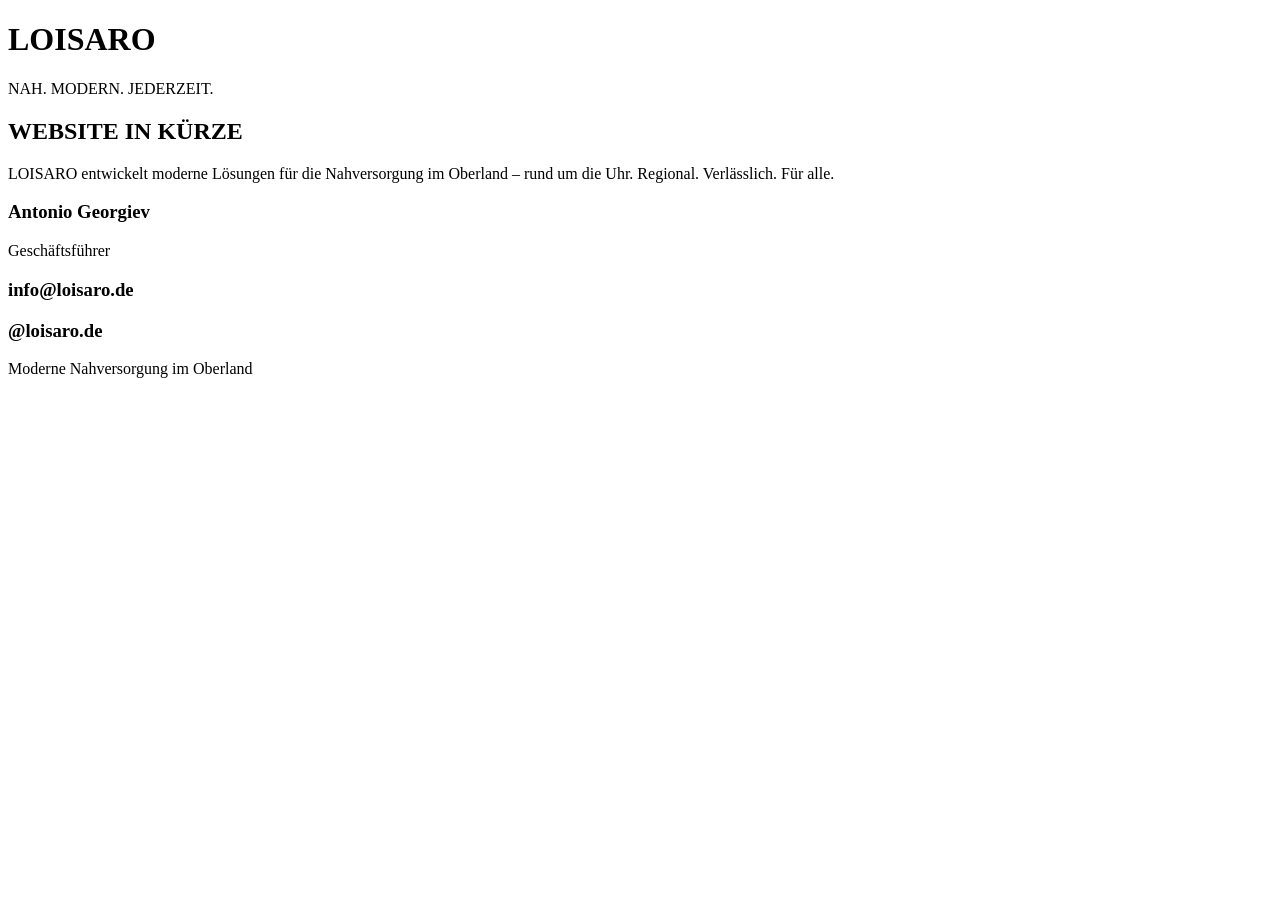
==== index.html @ 10059b7d "Erste Version der Startseite" ====
<!DOCTYPE html>
<html lang="de">
<head>
    <meta charset="UTF-8">
    <meta name="viewport" content="width=device-width, initial-scale=1.0">
    <title>LOISARO – Nah. Modern. Jederzeit.</title>

    <link rel="preconnect" href="https://fonts.googleapis.com">
    <link rel="preconnect" href="https://fonts.gstatic.com" crossorigin>
    <link href="https://fonts.googleapis.com/css2?family=Montserrat:wght@300;400;500;600&display=swap" rel="stylesheet">

    <link rel="stylesheet" href="style.css">
</head>

<body>

<div class="container">

    <header>

        <h1 class="logo">
            LOIS<span>A</span>RO
        </h1>

        <div class="claim">

            <div class="line"></div>

            <p>NAH. MODERN. JEDERZEIT.</p>

            <div class="line"></div>

        </div>

    </header>

    <main>

        <h2>WEBSITE IN KÜRZE</h2>

        <p class="intro">
            LOISARO entwickelt moderne Lösungen für die Nahversorgung
            im Oberland – rund um die Uhr.
            Regional. Verlässlich. Für alle.
        </p>

    </main>

    <section class="contact">

        <div class="contact-item">

            <h3>Antonio Georgiev</h3>

            <p>Geschäftsführer</p>

        </div>

        <div class="contact-item">

            <h3>info@loisaro.de</h3>

        </div>

        <div class="contact-item">

            <h3>@loisaro.de</h3>

        </div>

    </section>

    <footer>

        <p>Moderne Nahversorgung im Oberland</p>

    </footer>

</div>

</body>
</html>
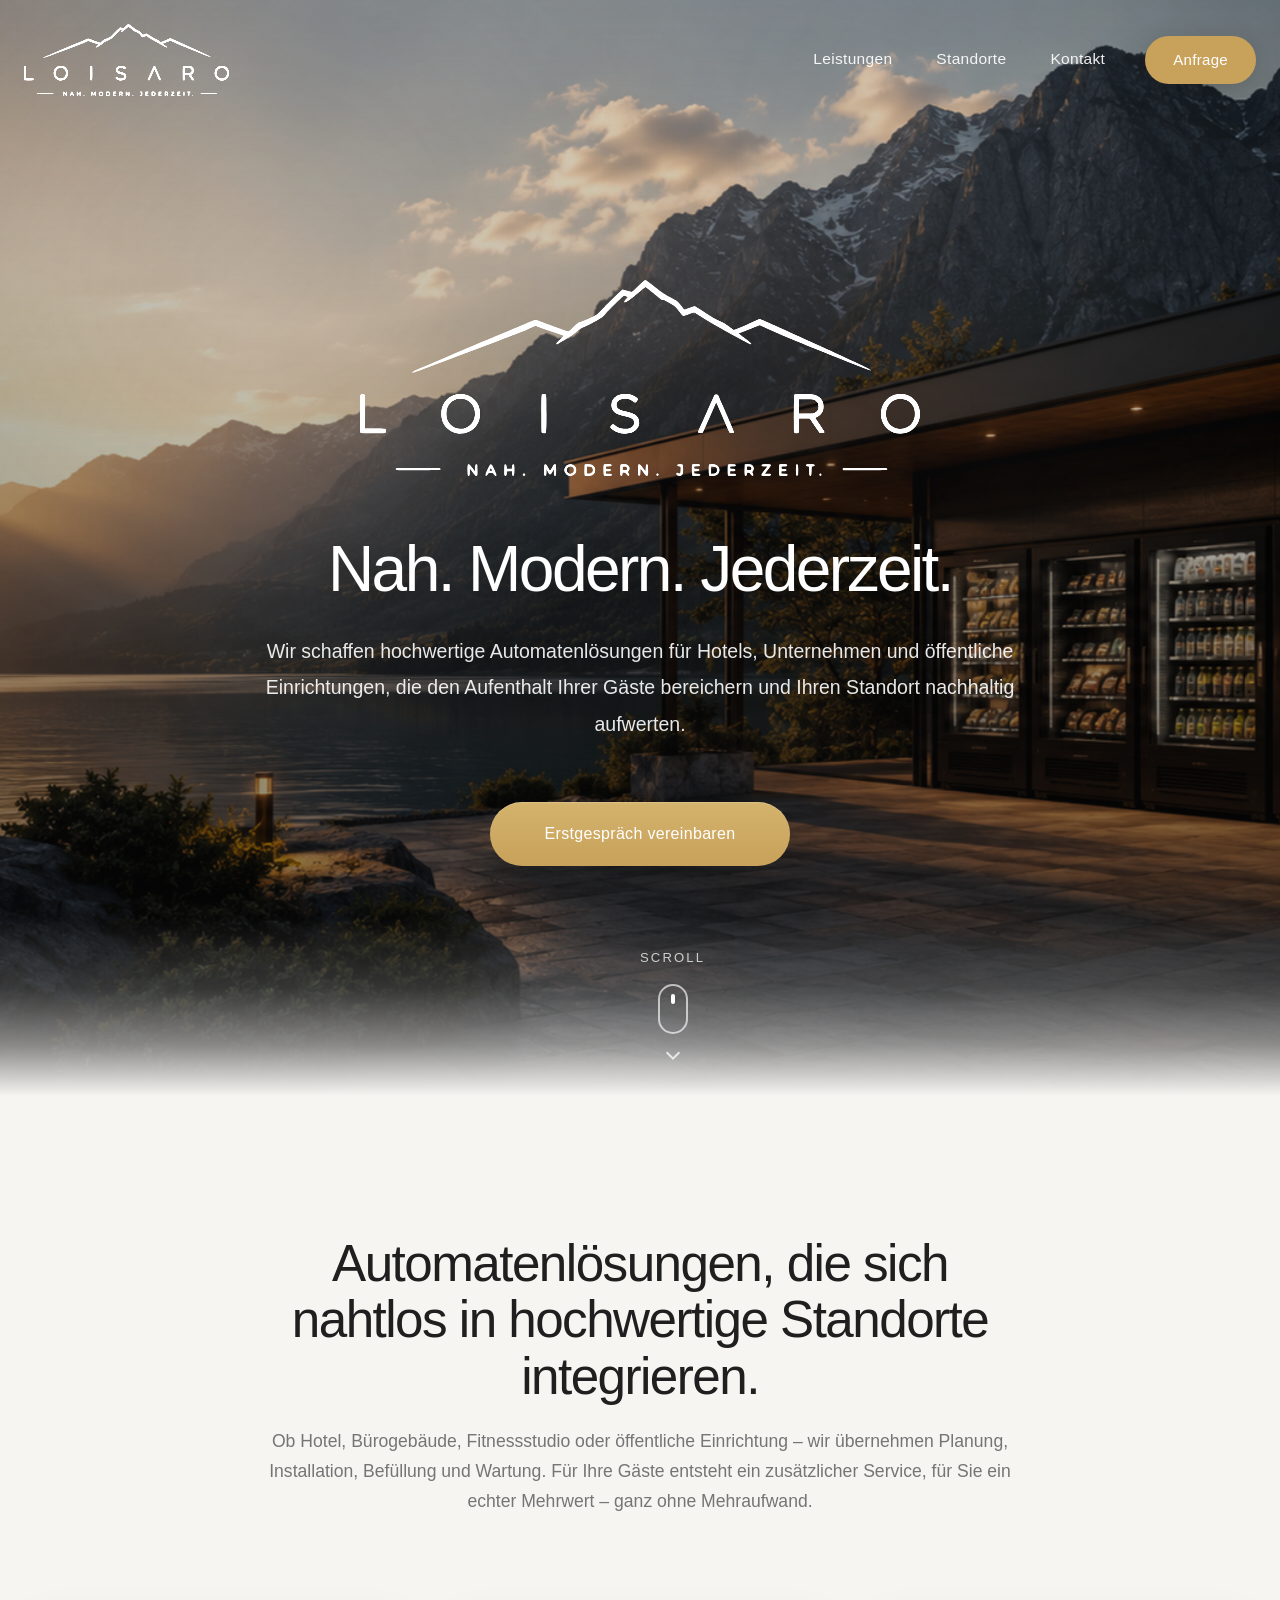
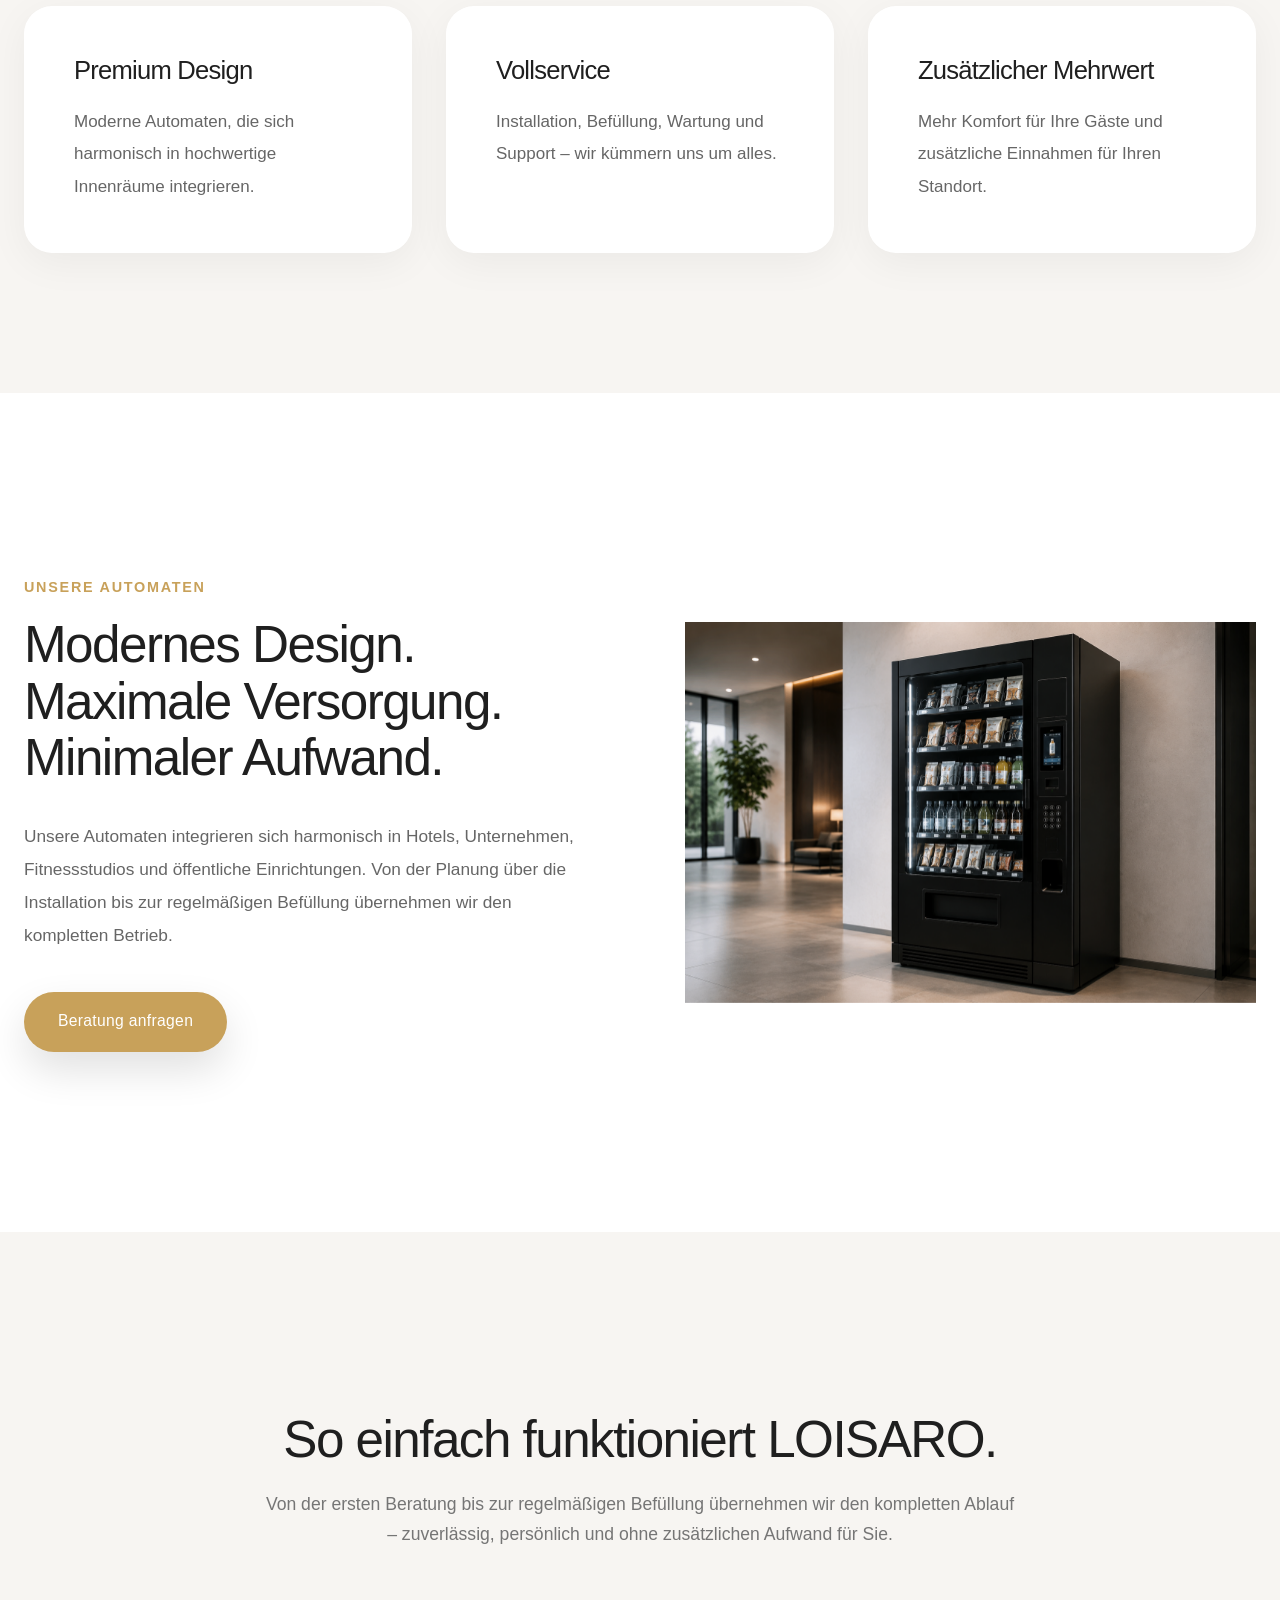
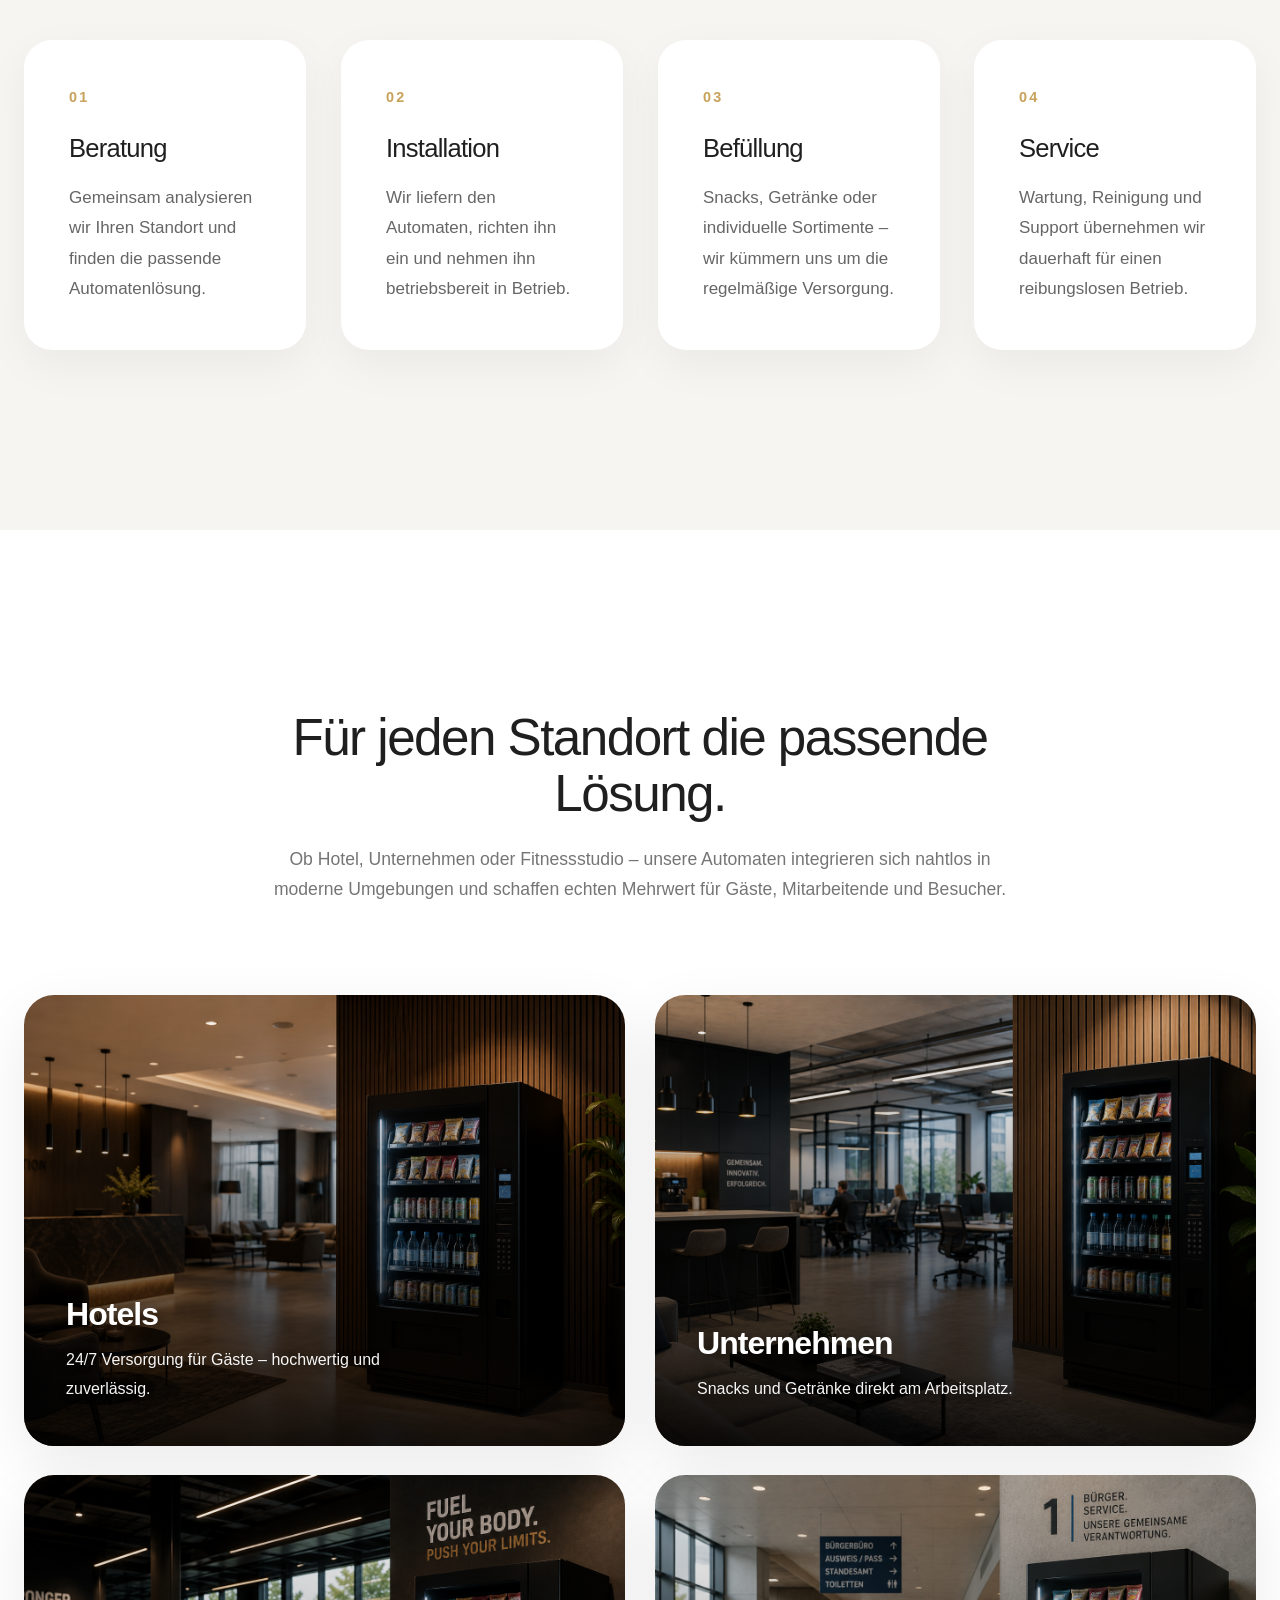
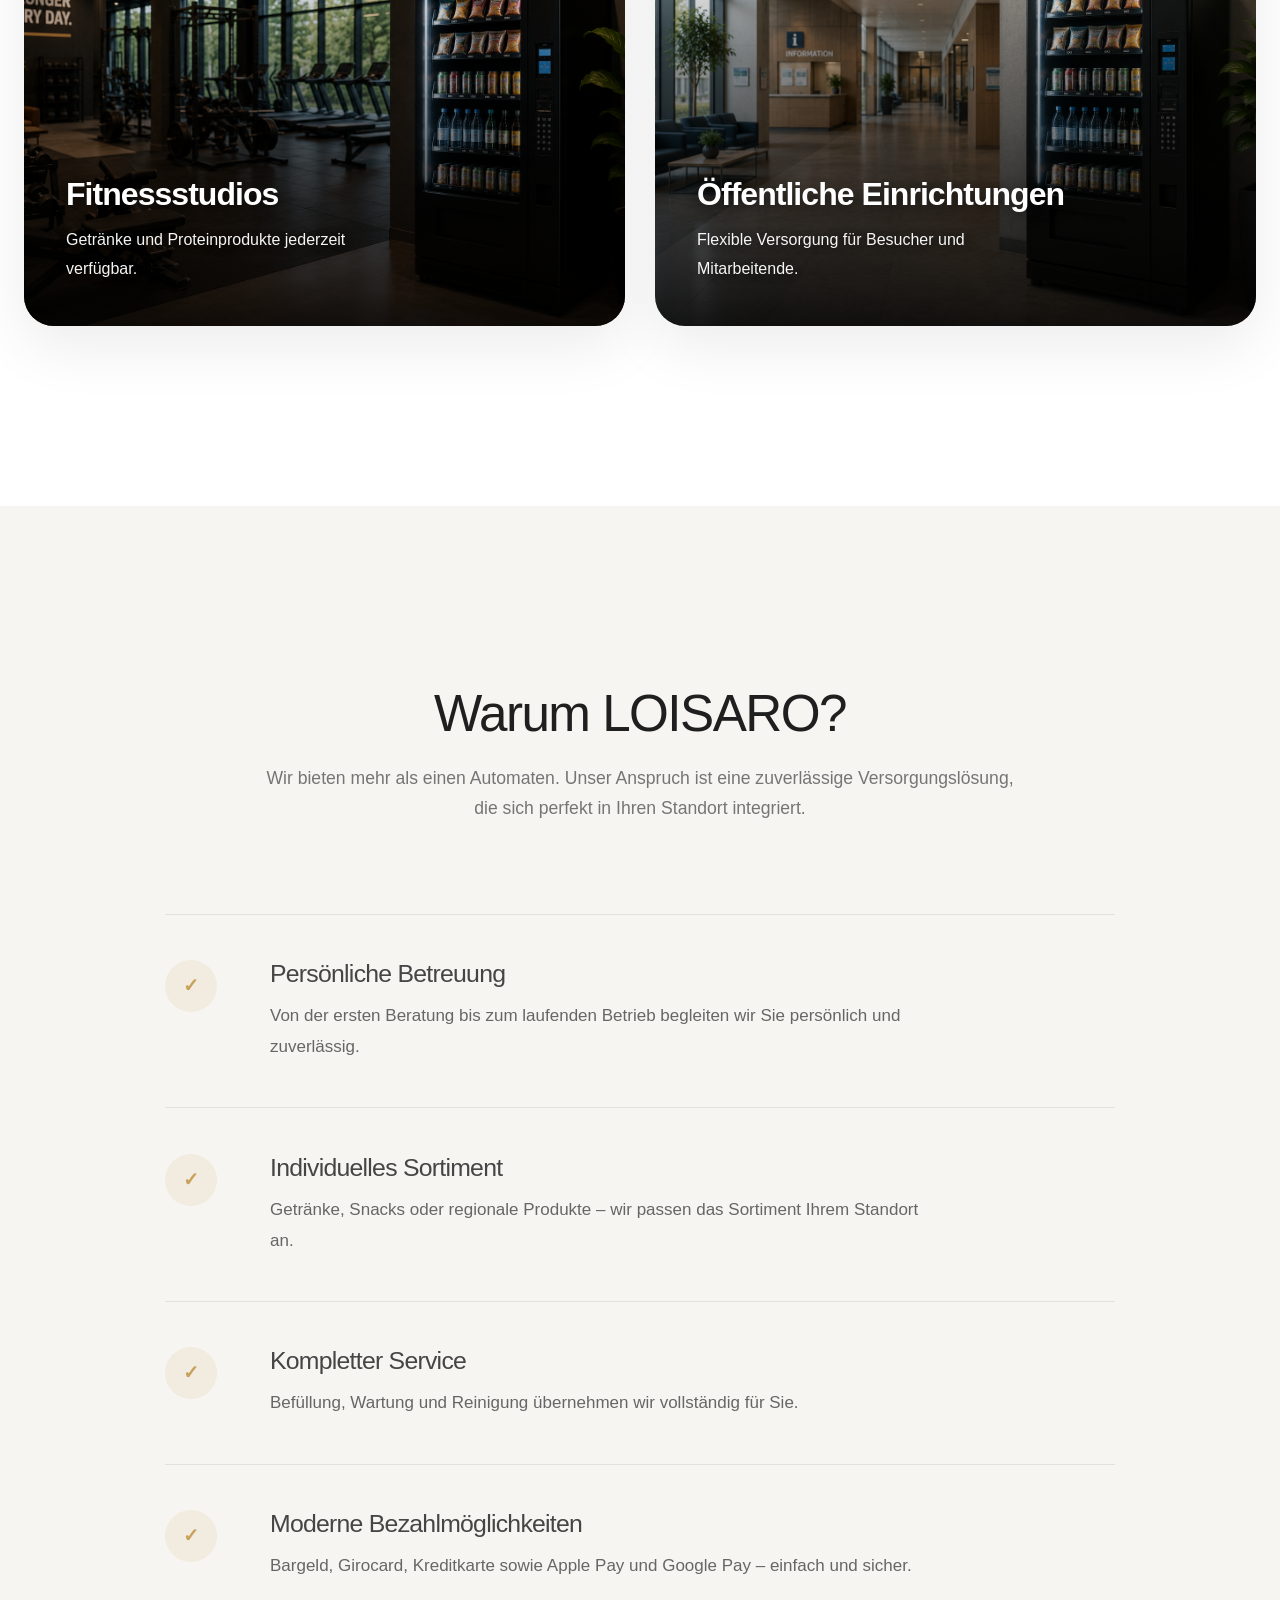
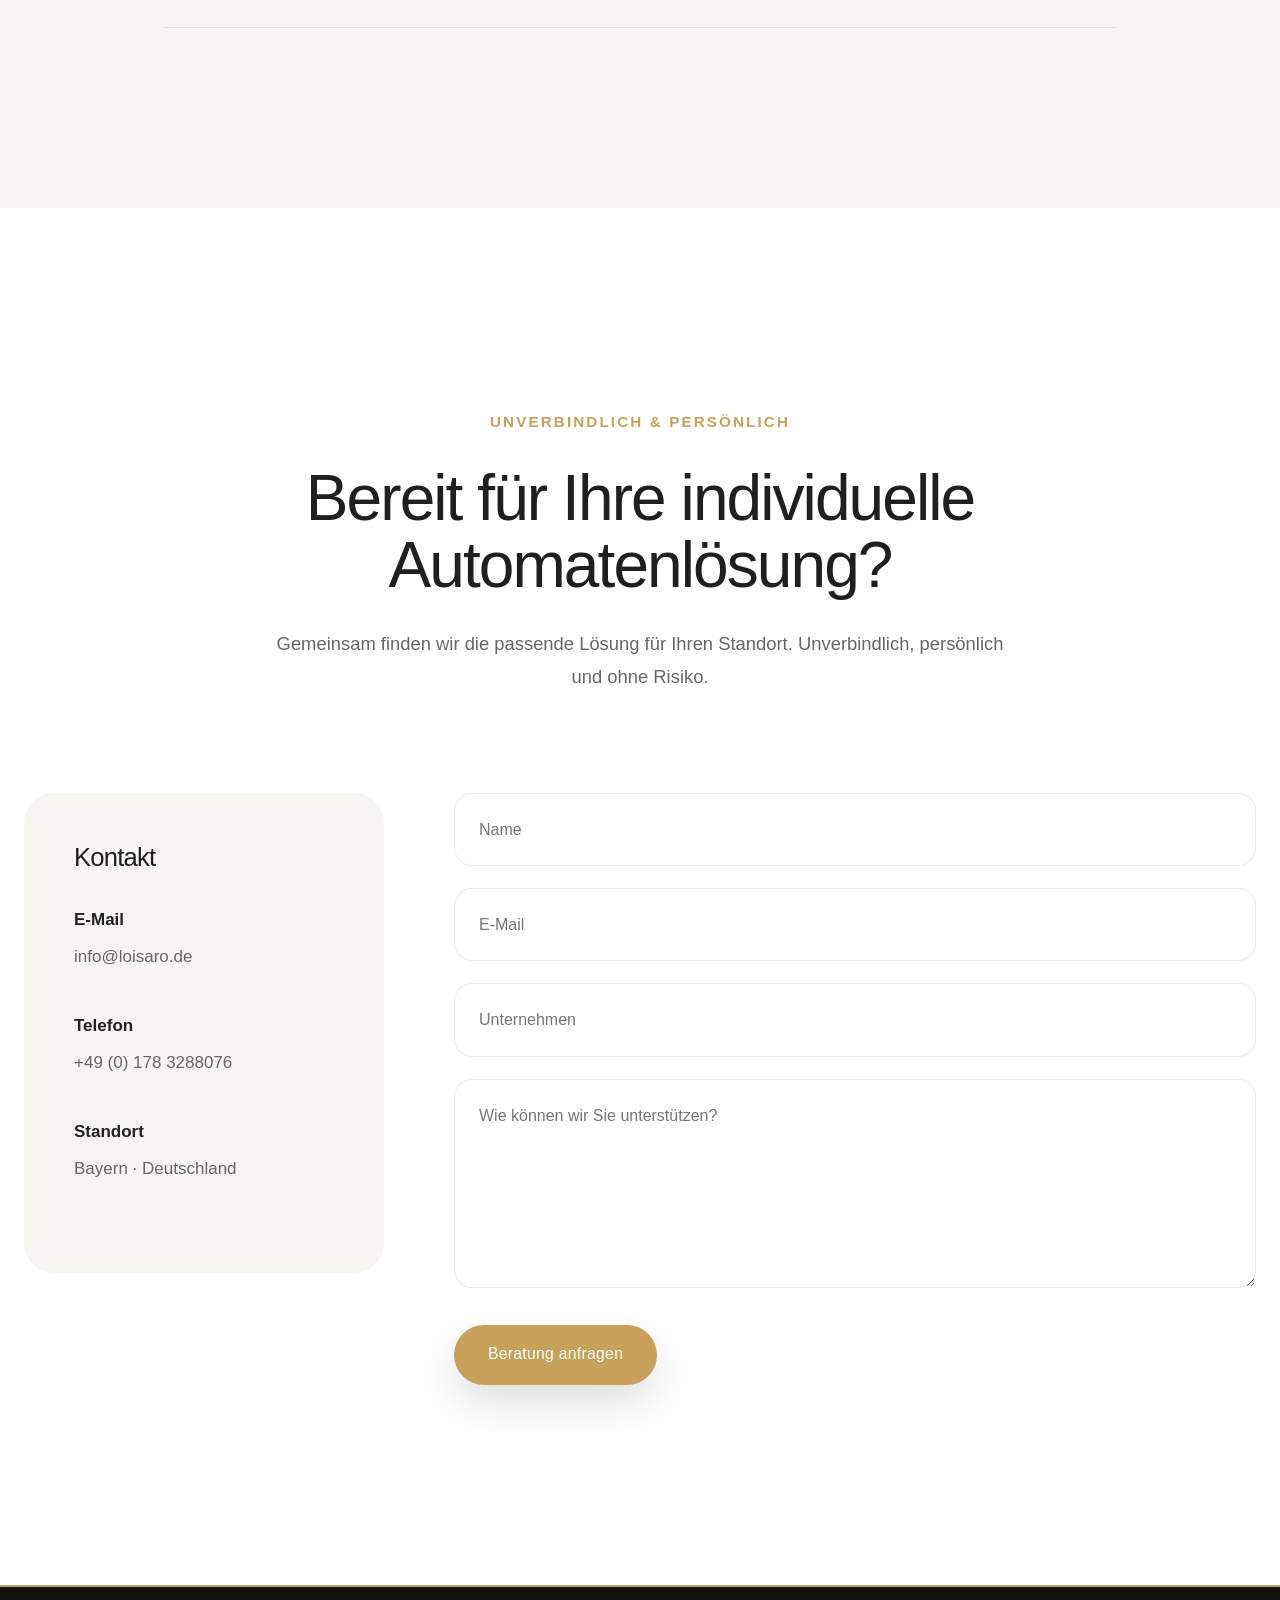
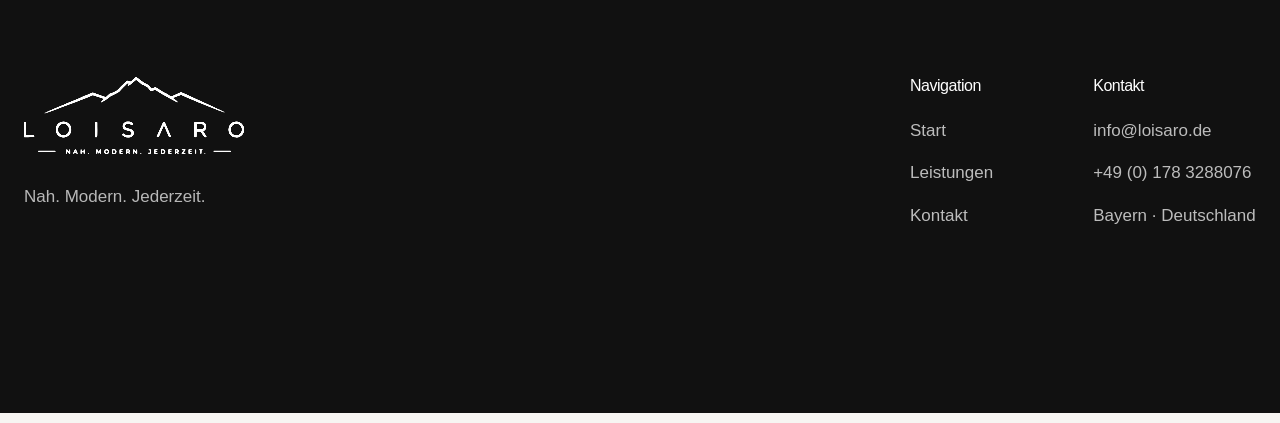
==== commit 9d38b091: "Initial LOISARO Website" ====
--- a/index.html
+++ b/index.html
@@ -1,82 +1,599 @@
-<!DOCTYPE html>
+<!doctype html>
 <html lang="de">
-<head>
-    <meta charset="UTF-8">
-    <meta name="viewport" content="width=device-width, initial-scale=1.0">
-    <title>LOISARO – Nah. Modern. Jederzeit.</title>
-
-    <link rel="preconnect" href="https://fonts.googleapis.com">
-    <link rel="preconnect" href="https://fonts.gstatic.com" crossorigin>
-    <link href="https://fonts.googleapis.com/css2?family=Montserrat:wght@300;400;500;600&display=swap" rel="stylesheet">
-
-    <link rel="stylesheet" href="style.css">
-</head>
-
-<body>
-
-<div class="container">
-
-    <header>
-
-        <h1 class="logo">
-            LOIS<span>A</span>RO
-        </h1>
-
-        <div class="claim">
-
-            <div class="line"></div>
-
-            <p>NAH. MODERN. JEDERZEIT.</p>
-
-            <div class="line"></div>
-
-        </div>
-
+  <head>
+    <meta charset="UTF-8" />
+
+    <meta name="viewport" content="width=device-width, initial-scale=1.0" />
+
+    <title>
+      LOISARO | Moderne Getränke- und Snackautomaten für Unternehmen, Hotels &
+      Fitnessstudios
+    </title>
+
+    <meta
+      name="description"
+      content="LOISARO entwickelt hochwertige Automatenlösungen für Hotels, Unternehmen und öffentliche Einrichtungen. Mehr Service. Mehr Komfort. Ohne Mehraufwand."
+    />
+    <meta
+      name="keywords"
+      content="Verkaufsautomaten, Snackautomat, Getränkeautomat, Kaffeeautomat, Automatenservice, Hotelautomat, Fitnessstudio, Unternehmen, Bayern, Penzberg, LOISARO"
+    />
+    <meta name="theme-color" content="#C8A15A" />
+
+    <meta property="og:type" content="website" />
+
+    <meta property="og:title" content="LOISARO" />
+
+    <meta
+      property="og:description"
+      content="Moderne Automatenlösungen für Unternehmen, Hotels, Fitnessstudios und öffentliche Einrichtungen."
+    />
+
+    <meta
+      property="og:image"
+      content="https://loisaro.de/assets/img/og-image.jpg"
+    />
+
+    <meta property="og:url" content="https://loisaro.de" />
+
+    <meta property="og:locale" content="de_DE" />
+
+    <meta name="twitter:card" content="summary_large_image" />
+
+    <!-- ==========================================================
+     Favicons
+========================================================== -->
+
+    <link rel="icon" type="image/x-icon" href="/favicon.ico" />
+
+    <link rel="icon" type="image/png" sizes="16x16" href="/favicon-16.png" />
+
+    <link rel="icon" type="image/png" sizes="32x32" href="/favicon-32.png" />
+
+    <link rel="apple-touch-icon" sizes="180x180" href="/apple-touch-icon.png" />
+
+    <link rel="manifest" href="/site.webmanifest" />
+
+    <meta name="theme-color" content="#1c1c1c" />
+
+    <!-- CSS -->
+
+    <link rel="stylesheet" href="assets/css/reset.css" />
+
+    <link rel="stylesheet" href="assets/css/variables.css" />
+
+    <link rel="stylesheet" href="assets/css/style.css" />
+
+    <link rel="stylesheet" href="assets/css/header.css" />
+
+    <link rel="stylesheet" href="assets/css/hero.css" />
+
+    <link rel="stylesheet" href="assets/css/sections.css" />
+
+    <link rel="stylesheet" href="assets/css/footer.css" />
+
+    <link rel="stylesheet" href="assets/css/responsive.css" />
+
+    <script type="application/ld+json">
+      {
+        "@context": "https://schema.org",
+        "@type": "LocalBusiness",
+        "name": "LOISARO",
+        "image": "https://loisaro.de/assets/img/og-image.jpg",
+        "url": "https://loisaro.de",
+        "telephone": "+49 178 3288076",
+        "email": "info@loisaro.de",
+        "address": {
+          "@type": "PostalAddress",
+          "streetAddress": "Nonnenwaldstraße 24b",
+          "addressLocality": "Penzberg",
+          "postalCode": "82377",
+          "addressCountry": "DE"
+        },
+        "areaServed": "Deutschland",
+        "priceRange": "€€",
+        "description": "LOISARO bietet moderne Getränke-, Snack- und Verkaufsautomaten für Unternehmen, Hotels, Fitnessstudios und öffentliche Einrichtungen.",
+        "founder": {
+          "@type": "Person",
+          "name": "Antonio Georgiev"
+        },
+        "knowsAbout": [
+          "Verkaufsautomaten",
+          "Getränkeautomaten",
+          "Snackautomaten",
+          "Kaffeeautomaten",
+          "Automatenservice"
+        ],
+        "sameAs": []
+      }
+    </script>
+  </head>
+
+  <body>
+    <!-- =====================================================
+         HEADER
+    ====================================================== -->
+
+    <header id="header">
+      <div class="container header-container">
+        <a href="#" class="logo">
+          <img src="assets/brand/logo-white.svg" alt="LOISARO" />
+        </a>
+
+        <button class="menu-toggle" aria-label="Menü öffnen">
+          <span></span>
+          <span></span>
+          <span></span>
+        </button>
+
+        <nav class="nav">
+          <!-- <div class="mobile-logo">
+            <img src="assets/brand/logo-white.svg" alt="LOISARO" />
+          </div> -->
+          <ul>
+            <li>
+              <a href="#leistungen">Leistungen</a>
+            </li>
+
+            <li>
+              <a href="#standorte">Standorte</a>
+            </li>
+
+            <li>
+              <a href="#kontakt">Kontakt</a>
+            </li>
+          </ul>
+        </nav>
+
+        <a href="#kontakt" class="btn-nav"> Anfrage </a>
+      </div>
     </header>
+    <div class="menu-overlay"></div>
+
+    <!-- =====================================================
+         MAIN
+    ====================================================== -->
 
     <main>
-
-        <h2>WEBSITE IN KÜRZE</h2>
-
-        <p class="intro">
-            LOISARO entwickelt moderne Lösungen für die Nahversorgung
-            im Oberland – rund um die Uhr.
-            Regional. Verlässlich. Für alle.
-        </p>
-
+      <!-- =====================================================
+             HERO
+        ====================================================== -->
+
+      <section class="hero">
+        <div class="hero-background"></div>
+
+        <div class="hero-overlay"></div>
+
+        <div class="container hero-content">
+          <img
+            src="assets/brand/logo-white.svg"
+            class="hero-logo"
+            alt="LOISARO"
+          />
+
+          <h1>Nah. Modern. Jederzeit.</h1>
+
+          <p>
+            Wir schaffen hochwertige Automatenlösungen für Hotels, Unternehmen
+            und öffentliche Einrichtungen, die den Aufenthalt Ihrer Gäste
+            bereichern und Ihren Standort nachhaltig aufwerten.
+          </p>
+
+          <a href="#kontakt" class="hero-button"> Erstgespräch vereinbaren </a>
+        </div>
+
+        <div class="scroll-indicator">
+          <span>Scroll</span>
+
+          <div class="scroll-mouse">
+            <div class="scroll-wheel"></div>
+          </div>
+
+          <div class="scroll-arrow"></div>
+        </div>
+
+        <div class="hero-vignette"></div>
+
+        <div class="hero-bottom-fade"></div>
+      </section>
+
+      <!-- =====================================================
+             LEISTUNGEN
+        ====================================================== -->
+
+      <section id="leistungen" class="intro">
+        <div class="container">
+          <div class="section-heading">
+            <h2>
+              Automatenlösungen, die sich nahtlos in hochwertige Standorte
+              integrieren.
+            </h2>
+
+            <p>
+              Ob Hotel, Bürogebäude, Fitnessstudio oder öffentliche Einrichtung
+              – wir übernehmen Planung, Installation, Befüllung und Wartung. Für
+              Ihre Gäste entsteht ein zusätzlicher Service, für Sie ein echter
+              Mehrwert – ganz ohne Mehraufwand.
+            </p>
+          </div>
+
+          <div class="intro-grid">
+            <article class="intro-card">
+              <h3>Premium Design</h3>
+
+              <p>
+                Moderne Automaten, die sich harmonisch in hochwertige Innenräume
+                integrieren.
+              </p>
+            </article>
+
+            <article class="intro-card">
+              <h3>Vollservice</h3>
+
+              <p>
+                Installation, Befüllung, Wartung und Support – wir kümmern uns
+                um alles.
+              </p>
+            </article>
+
+            <article class="intro-card">
+              <h3>Zusätzlicher Mehrwert</h3>
+
+              <p>
+                Mehr Komfort für Ihre Gäste und zusätzliche Einnahmen für Ihren
+                Standort.
+              </p>
+            </article>
+          </div>
+        </div>
+      </section>
+
+      <!-- =====================================================
+             STANDORTE
+        ====================================================== -->
+
+      <section class="showcase">
+        <div class="container showcase-grid">
+          <div class="showcase-text">
+            <span class="eyebrow"> Unsere Automaten </span>
+
+            <h2>Modernes Design. Maximale Versorgung. Minimaler Aufwand.</h2>
+
+            <p>
+              Unsere Automaten integrieren sich harmonisch in Hotels,
+              Unternehmen, Fitnessstudios und öffentliche Einrichtungen. Von der
+              Planung über die Installation bis zur regelmäßigen Befüllung
+              übernehmen wir den kompletten Betrieb.
+            </p>
+
+            <a href="#kontakt" class="btn"> Beratung anfragen </a>
+          </div>
+
+          <div class="showcase-image">
+            <img src="assets/img/vending-machine.png" alt="LOISARO Automat" />
+          </div>
+        </div>
+      </section>
+
+      <section class="process">
+        <div class="container">
+          <div class="section-heading">
+            <h2>So einfach funktioniert LOISARO.</h2>
+
+            <p>
+              Von der ersten Beratung bis zur regelmäßigen Befüllung übernehmen
+              wir den kompletten Ablauf – zuverlässig, persönlich und ohne
+              zusätzlichen Aufwand für Sie.
+            </p>
+          </div>
+
+          <div class="process-grid">
+            <div class="process-item">
+              <div class="process-number">01</div>
+
+              <h3>Beratung</h3>
+
+              <p>
+                Gemeinsam analysieren wir Ihren Standort und finden die passende
+                Automatenlösung.
+              </p>
+            </div>
+
+            <div class="process-item">
+              <div class="process-number">02</div>
+
+              <h3>Installation</h3>
+
+              <p>
+                Wir liefern den Automaten, richten ihn ein und nehmen ihn
+                betriebsbereit in Betrieb.
+              </p>
+            </div>
+
+            <div class="process-item">
+              <div class="process-number">03</div>
+
+              <h3>Befüllung</h3>
+
+              <p>
+                Snacks, Getränke oder individuelle Sortimente – wir kümmern uns
+                um die regelmäßige Versorgung.
+              </p>
+            </div>
+
+            <div class="process-item">
+              <div class="process-number">04</div>
+
+              <h3>Service</h3>
+
+              <p>
+                Wartung, Reinigung und Support übernehmen wir dauerhaft für
+                einen reibungslosen Betrieb.
+              </p>
+            </div>
+          </div>
+        </div>
+      </section>
+
+      <!-- ==========================================================
+     EINSATZBEREICHE
+========================================================== -->
+
+      <section id="standorte" class="locations">
+        <div class="container">
+          <div class="section-heading">
+            <h2>Für jeden Standort die passende Lösung.</h2>
+
+            <p>
+              Ob Hotel, Unternehmen oder Fitnessstudio – unsere Automaten
+              integrieren sich nahtlos in moderne Umgebungen und schaffen echten
+              Mehrwert für Gäste, Mitarbeitende und Besucher.
+            </p>
+          </div>
+
+          <div class="locations-grid">
+            <article class="location-card">
+              <img src="assets/img/hotel.jpg" alt="Hotel" />
+
+              <div class="location-overlay">
+                <h3>Hotels</h3>
+
+                <p>24/7 Versorgung für Gäste – hochwertig und zuverlässig.</p>
+              </div>
+            </article>
+
+            <article class="location-card">
+              <img src="assets/img/office.jpg" alt="Unternehmen" />
+
+              <div class="location-overlay">
+                <h3>Unternehmen</h3>
+
+                <p>Snacks und Getränke direkt am Arbeitsplatz.</p>
+              </div>
+            </article>
+
+            <article class="location-card">
+              <img src="assets/img/fitness.jpg" alt="Fitnessstudio" />
+
+              <div class="location-overlay">
+                <h3>Fitnessstudios</h3>
+
+                <p>Getränke und Proteinprodukte jederzeit verfügbar.</p>
+              </div>
+            </article>
+
+            <article class="location-card">
+              <img
+                src="assets/img/public.jpg"
+                alt="Öffentliche Einrichtungen"
+              />
+
+              <div class="location-overlay">
+                <h3>Öffentliche Einrichtungen</h3>
+
+                <p>Flexible Versorgung für Besucher und Mitarbeitende.</p>
+              </div>
+            </article>
+          </div>
+        </div>
+      </section>
+
+      <!-- ==========================================================
+     WARUM LOISARO
+========================================================== -->
+
+      <section class="advantages">
+        <div class="container">
+          <div class="section-heading">
+            <h2>Warum LOISARO?</h2>
+
+            <p>
+              Wir bieten mehr als einen Automaten. Unser Anspruch ist eine
+              zuverlässige Versorgungslösung, die sich perfekt in Ihren Standort
+              integriert.
+            </p>
+          </div>
+
+          <div class="advantages-list">
+            <div class="advantage">
+              <div class="advantage-icon">✓</div>
+
+              <div>
+                <h3>Persönliche Betreuung</h3>
+
+                <p>
+                  Von der ersten Beratung bis zum laufenden Betrieb begleiten
+                  wir Sie persönlich und zuverlässig.
+                </p>
+              </div>
+            </div>
+
+            <div class="advantage">
+              <div class="advantage-icon">✓</div>
+
+              <div>
+                <h3>Individuelles Sortiment</h3>
+
+                <p>
+                  Getränke, Snacks oder regionale Produkte – wir passen das
+                  Sortiment Ihrem Standort an.
+                </p>
+              </div>
+            </div>
+
+            <div class="advantage">
+              <div class="advantage-icon">✓</div>
+
+              <div>
+                <h3>Kompletter Service</h3>
+
+                <p>
+                  Befüllung, Wartung und Reinigung übernehmen wir vollständig
+                  für Sie.
+                </p>
+              </div>
+            </div>
+
+            <div class="advantage">
+              <div class="advantage-icon">✓</div>
+
+              <div>
+                <h3>Moderne Bezahlmöglichkeiten</h3>
+
+                <p>
+                  Bargeld, Girocard, Kreditkarte sowie Apple Pay und Google Pay
+                  – einfach und sicher.
+                </p>
+              </div>
+            </div>
+          </div>
+        </div>
+      </section>
+
+      <!-- ==========================================================
+     KONTAKT
+========================================================== -->
+
+      <section id="kontakt" class="contact">
+        <div class="container">
+          <div class="contact-intro">
+            <span>Unverbindlich & persönlich</span>
+
+            <h2>Bereit für Ihre individuelle Automatenlösung?</h2>
+
+            <p>
+              Gemeinsam finden wir die passende Lösung für Ihren Standort.
+              Unverbindlich, persönlich und ohne Risiko.
+            </p>
+          </div>
+
+          <div class="contact-wrapper">
+            <div class="contact-info">
+              <h3>Kontakt</h3>
+
+              <div class="contact-item">
+                <strong>E-Mail</strong>
+
+                <p>info@loisaro.de</p>
+              </div>
+
+              <div class="contact-item">
+                <strong>Telefon</strong>
+
+                <p>+49 (0) 178 3288076</p>
+              </div>
+
+              <div class="contact-item">
+                <strong>Standort</strong>
+
+                <p>Bayern · Deutschland</p>
+              </div>
+            </div>
+
+            <form
+              class="contact-form"
+              action="sendmail.php"
+              method="POST"
+              autocomplete="on"
+            >
+              <input type="text" name="name" placeholder="Name" required />
+
+              <input type="email" name="email" placeholder="E-Mail" required />
+
+              <input type="text" name="company" placeholder="Unternehmen" />
+
+              <textarea
+                name="message"
+                rows="6"
+                placeholder="Wie können wir Sie unterstützen?"
+                required
+              ></textarea>
+
+              <button type="submit" class="btn">Beratung anfragen</button>
+            </form>
+          </div>
+        </div>
+      </section>
     </main>
 
-    <section class="contact">
-
-        <div class="contact-item">
-
-            <h3>Antonio Georgiev</h3>
-
-            <p>Geschäftsführer</p>
-
-        </div>
-
-        <div class="contact-item">
-
-            <h3>info@loisaro.de</h3>
-
-        </div>
-
-        <div class="contact-item">
-
-            <h3>@loisaro.de</h3>
-
-        </div>
-
-    </section>
-
-    <footer>
-
-        <p>Moderne Nahversorgung im Oberland</p>
-
+    <!-- =====================================================
+         FOOTER
+    ====================================================== -->
+
+    <!-- ==========================================================
+     FOOTER
+========================================================== -->
+
+    <footer class="footer">
+      <div class="container">
+        <div class="footer-top">
+          <div class="footer-brand">
+            <img src="assets/brand/logo-white.svg" alt="LOISARO" />
+
+            <p>Nah. Modern. Jederzeit.</p>
+          </div>
+
+          <div class="footer-links">
+            <div>
+              <h4>Navigation</h4>
+
+              <a href="#">Start</a>
+
+              <a href="#leistungen">Leistungen</a>
+
+              <a href="#kontakt">Kontakt</a>
+            </div>
+
+            <div>
+              <h4>Kontakt</h4>
+
+              <a href="mailto:info@loisaro.de"> info@loisaro.de </a>
+
+              <a href="tel:+491783288076"> +49 (0) 178 3288076 </a>
+
+              <span> Bayern · Deutschland </span>
+            </div>
+          </div>
+        </div>
+
+        <div class="footer-bottom">
+          <p>© 2026 LOISARO. Alle Rechte vorbehalten.</p>
+
+          <div>
+            <a href="impressum.html">Impressum</a>
+
+            <a href="datenschutz.html">Datenschutz</a>
+          </div>
+        </div>
+      </div>
     </footer>
 
-</div>
-
-</body>
+    <!-- =====================================================
+         JAVASCRIPT
+    ====================================================== -->
+
+    <script src="assets/js/animations.js"></script>
+
+    <script src="assets/js/main.js"></script>
+  </body>
 </html>
--- a/assets/css/variables.css
+++ b/assets/css/variables.css
@@ -0,0 +1,38 @@
+:root {
+  /* Farben */
+
+  --color-background: #f7f5f2;
+  --color-surface: #ffffff;
+
+  --color-text: #1f1f1f;
+  --color-text-light: #666666;
+
+  --color-gold: #c8a15a;
+  --color-gold-hover: #b18b45;
+
+  --color-border: rgba(0, 0, 0, 0.08);
+
+  /* Schrift */
+
+  --font-primary: "Inter", sans-serif;
+
+  /* Größen */
+
+  --max-width: 1280px;
+
+  /* Abstände */
+
+  --space-xs: 0.5rem;
+  --space-sm: 1rem;
+  --space-md: 2rem;
+  --space-lg: 4rem;
+  --space-xl: 8rem;
+
+  /* Schatten */
+
+  --shadow-soft: 0 15px 40px rgba(0, 0, 0, 0.06);
+
+  /* Animation */
+
+  --transition: 0.45s cubic-bezier(0.25, 0.1, 0.25, 1);
+}
--- a/assets/css/style.css
+++ b/assets/css/style.css
@@ -0,0 +1,406 @@
+/* ==========================================================
+   LOISARO
+   Global Styles
+========================================================== */
+
+/* =========================
+   Reset
+========================= */
+
+*,
+*::before,
+*::after {
+  margin: 0;
+  padding: 0;
+  box-sizing: border-box;
+}
+
+/* =========================
+   Root
+========================= */
+
+:root {
+  --color-background: #f7f5f2;
+  --color-white: #ffffff;
+  --color-black: #1f1f1f;
+
+  --color-gold: #c8a15a;
+  --color-gold-hover: #b78e43;
+
+  --color-text: #454545;
+  --color-light: #757575;
+
+  --container-width: 1320px;
+
+  --section-spacing: 140px;
+
+  --radius-small: 10px;
+  --radius-medium: 18px;
+  --radius-large: 30px;
+  --radius-pill: 999px;
+
+  --transition-fast: 0.25s ease;
+  --transition: 0.35s ease;
+  --transition-slow: 0.6s ease;
+}
+
+/* =========================
+   HTML
+========================= */
+
+html {
+  scroll-behavior: smooth;
+}
+
+body {
+  font-family: "Inter", sans-serif;
+
+  background: var(--color-background);
+
+  color: var(--color-text);
+
+  line-height: 1.7;
+
+  font-size: 17px;
+
+  overflow-x: hidden;
+
+  -webkit-font-smoothing: antialiased;
+
+  text-rendering: optimizeLegibility;
+}
+
+/* =========================
+   Images
+========================= */
+
+img {
+  display: block;
+
+  max-width: 100%;
+}
+
+picture {
+  display: block;
+}
+
+/* =========================
+   Links
+========================= */
+
+a {
+  color: inherit;
+
+  text-decoration: none;
+
+  transition: var(--transition);
+}
+
+/* =========================
+   Lists
+========================= */
+
+ul,
+ol {
+  list-style: none;
+}
+
+/* =========================
+   Buttons
+========================= */
+
+button {
+  border: none;
+
+  background: none;
+
+  font: inherit;
+
+  cursor: pointer;
+}
+
+/* =========================
+   Typography
+========================= */
+
+h1,
+h2,
+h3,
+h4 {
+  color: var(--color-black);
+
+  font-weight: 500;
+
+  line-height: 1.1;
+
+  letter-spacing: -0.03em;
+}
+
+h1 {
+  font-size: clamp(3rem, 5vw, 5.5rem);
+}
+
+h2 {
+  font-size: clamp(2.2rem, 4vw, 4rem);
+}
+
+h3 {
+  font-size: clamp(1.5rem, 2vw, 2.2rem);
+}
+
+p {
+  color: var(--color-text);
+}
+
+/* =========================
+   Layout
+========================= */
+
+section {
+  position: relative;
+
+  padding: var(--section-spacing) 0;
+}
+
+.container {
+  width: min(100% - 48px, var(--container-width));
+
+  margin-inline: auto;
+}
+
+/* =========================
+   Primary Button
+========================= */
+
+.btn {
+  display: inline-flex;
+
+  align-items: center;
+
+  justify-content: center;
+
+  height: 60px;
+
+  padding-inline: 34px;
+
+  border-radius: var(--radius-pill);
+
+  background: var(--color-gold);
+
+  color: white;
+
+  font-size: 0.98rem;
+
+  font-weight: 500;
+
+  letter-spacing: 0.02em;
+
+  transition: var(--transition);
+
+  box-shadow: 0 18px 40px rgba(0, 0, 0, 0.12);
+}
+
+.btn:hover {
+  background: var(--color-gold-hover);
+
+  transform: translateY(-3px);
+
+  box-shadow: 0 24px 55px rgba(0, 0, 0, 0.18);
+}
+
+/* =========================
+   Secondary Button
+========================= */
+
+.btn-outline {
+  display: inline-flex;
+
+  align-items: center;
+
+  justify-content: center;
+
+  height: 60px;
+
+  padding-inline: 34px;
+
+  border-radius: var(--radius-pill);
+
+  border: 1px solid rgba(31, 31, 31, 0.12);
+
+  transition: var(--transition);
+}
+
+.btn-outline:hover {
+  background: rgba(0, 0, 0, 0.03);
+}
+
+/* =========================
+   Section Heading
+========================= */
+
+.section-heading {
+  text-align: center;
+
+  max-width: 760px;
+
+  margin: 0 auto 80px;
+}
+
+.section-heading span {
+  display: inline-block;
+
+  margin-bottom: 16px;
+
+  color: var(--color-gold);
+
+  font-size: 0.9rem;
+
+  font-weight: 600;
+
+  letter-spacing: 0.12em;
+
+  text-transform: uppercase;
+}
+
+.section-heading p {
+  margin-top: 22px;
+
+  color: var(--color-light);
+
+  font-size: 1.1rem;
+}
+
+/* =========================
+   Cards
+========================= */
+
+.card {
+  background: white;
+
+  border-radius: var(--radius-large);
+
+  transition: var(--transition);
+
+  box-shadow: 0 10px 40px rgba(0, 0, 0, 0.05);
+}
+
+.card:hover {
+  transform: translateY(-8px);
+
+  box-shadow: 0 28px 70px rgba(0, 0, 0, 0.08);
+}
+
+/* =========================
+   Scrollbar
+========================= */
+
+::-webkit-scrollbar {
+  width: 10px;
+}
+
+::-webkit-scrollbar-track {
+  background: #ece8e1;
+}
+
+::-webkit-scrollbar-thumb {
+  background: var(--color-gold);
+
+  border-radius: 999px;
+}
+
+/* =========================
+   Text Selection
+========================= */
+
+::selection {
+  background: var(--color-gold);
+
+  color: white;
+}
+
+/* =========================
+   Focus
+========================= */
+
+:focus-visible {
+  outline: 2px solid var(--color-gold);
+
+  outline-offset: 3px;
+}
+
+/* ==========================================================
+   Scroll Animation
+========================================================== */
+
+.hidden {
+  opacity: 0;
+
+  transform: translateY(50px);
+
+  transition:
+    opacity 0.9s cubic-bezier(0.22, 1, 0.36, 1),
+    transform 0.9s cubic-bezier(0.22, 1, 0.36, 1);
+
+  will-change: transform, opacity;
+}
+
+.show {
+  opacity: 1;
+
+  transform: translateY(0);
+}
+/* ==========================================================
+   404
+========================================================== */
+
+.error-page {
+  min-height: 100vh;
+
+  background: #111;
+
+  color: #fff;
+
+  display: flex;
+
+  align-items: center;
+
+  justify-content: center;
+
+  text-align: center;
+
+  padding: 60px 24px;
+}
+
+.error-logo {
+  width: 240px;
+
+  margin-bottom: 50px;
+}
+
+.error-number {
+  display: block;
+
+  font-size: 7rem;
+
+  font-weight: 700;
+
+  color: var(--color-gold);
+
+  margin-bottom: 20px;
+}
+
+.error-page h1 {
+  font-size: clamp(2rem, 4vw, 3.5rem);
+
+  margin-bottom: 20px;
+}
+
+.error-page p {
+  max-width: 650px;
+
+  margin: 0 auto 45px;
+
+  color: #bcbcbc;
+
+  line-height: 1.8;
+}
--- a/assets/css/header.css
+++ b/assets/css/header.css
@@ -0,0 +1,336 @@
+/* ==========================================================
+   LOISARO
+   Header
+========================================================== */
+
+#header {
+  position: fixed;
+
+  top: 0;
+  left: 0;
+
+  width: 100%;
+
+  z-index: 1000;
+
+  padding: 24px 0;
+
+  transition:
+    background 0.35s ease,
+    backdrop-filter 0.35s ease,
+    box-shadow 0.35s ease,
+    padding 0.35s ease;
+}
+
+#header.scrolled {
+  background: rgba(24, 24, 24, 0.58);
+
+  backdrop-filter: blur(20px);
+
+  -webkit-backdrop-filter: blur(20px);
+
+  border-bottom: 1px solid rgba(255, 255, 255, 0.06);
+
+  box-shadow: 0 10px 34px rgba(0, 0, 0, 0.18);
+
+  padding: 14px 0;
+}
+
+/* ========================================
+   Container
+======================================== */
+
+.header-container {
+  display: flex;
+
+  align-items: center;
+
+  justify-content: space-between;
+
+  gap: 40px;
+}
+
+/* ========================================
+   Logo
+======================================== */
+
+.logo {
+  display: flex;
+
+  align-items: center;
+
+  flex-shrink: 0;
+
+  z-index: 1200;
+}
+
+.logo img {
+  width: 205px;
+
+  transition:
+    width 0.35s ease,
+    transform 0.35s ease;
+}
+
+.logo:hover img {
+  transform: scale(1.02);
+}
+
+/* ========================================
+   Navigation
+======================================== */
+
+.nav {
+  margin-left: auto;
+}
+
+.nav ul {
+  display: flex;
+
+  align-items: center;
+
+  gap: 44px;
+
+  list-style: none;
+
+  margin: 0;
+
+  padding: 0;
+}
+
+.nav a {
+  position: relative;
+
+  color: rgba(255, 255, 255, 0.92);
+
+  text-decoration: none;
+
+  font-size: 0.97rem;
+
+  font-weight: 400;
+
+  letter-spacing: 0.02em;
+
+  transition: color 0.3s ease;
+}
+
+.nav a:hover {
+  color: #fff;
+}
+
+.nav a::after {
+  content: "";
+
+  position: absolute;
+
+  left: 0;
+
+  bottom: -10px;
+
+  width: 0;
+
+  height: 2px;
+
+  background: var(--color-gold);
+
+  transition: width 0.35s ease;
+}
+
+.nav a:hover::after {
+  width: 100%;
+}
+
+/* ========================================
+   Anfrage Button
+======================================== */
+
+.btn-nav {
+  display: inline-flex;
+
+  align-items: center;
+
+  justify-content: center;
+
+  height: 48px;
+
+  padding: 0 28px;
+
+  border-radius: 999px;
+
+  background: var(--color-gold);
+
+  color: #fff;
+
+  text-decoration: none;
+
+  font-size: 0.94rem;
+
+  font-weight: 500;
+
+  letter-spacing: 0.02em;
+
+  transition: all 0.35s ease;
+
+  box-shadow: 0 10px 28px rgba(0, 0, 0, 0.18);
+}
+
+.btn-nav:hover {
+  background: var(--color-gold-hover);
+
+  transform: translateY(-3px);
+
+  box-shadow:
+    0 18px 40px rgba(0, 0, 0, 0.25),
+    0 8px 22px rgba(200, 161, 90, 0.25);
+}
+
+/* ========================================
+   Hamburger Button
+======================================== */
+
+.menu-toggle {
+  display: none;
+
+  width: 44px;
+
+  height: 44px;
+
+  background: transparent;
+
+  border: none;
+
+  cursor: pointer;
+
+  padding: 0;
+
+  z-index: 1200;
+
+  align-items: center;
+
+  justify-content: center;
+
+  flex-direction: column;
+
+  gap: 6px;
+}
+
+.menu-toggle span {
+  display: block;
+
+  width: 28px;
+
+  height: 2px;
+
+  background: #fff;
+
+  border-radius: 999px;
+
+  transition: all 0.35s ease;
+}
+
+/* Hamburger -> X */
+
+.menu-toggle.active span:nth-child(1) {
+  transform: translateY(8px) rotate(45deg);
+}
+
+.menu-toggle.active span:nth-child(2) {
+  opacity: 0;
+}
+
+.menu-toggle.active span:nth-child(3) {
+  transform: translateY(-8px) rotate(-45deg);
+}
+
+/* ========================================
+   Mobile Navigation
+======================================== */
+
+@media (max-width: 900px) {
+  .btn-nav {
+    display: none;
+  }
+
+  .menu-toggle {
+    display: flex;
+  }
+
+  .nav {
+    position: fixed;
+
+    top: 0;
+
+    right: -340px;
+
+    width: 320px;
+
+    height: 100vh;
+
+    display: flex;
+
+    flex-direction: column;
+
+    align-items: center;
+
+    justify-content: center;
+
+    background: rgba(24, 24, 24, 0.72);
+
+    backdrop-filter: blur(22px);
+
+    -webkit-backdrop-filter: blur(22px);
+
+    border-left: 1px solid rgba(255, 255, 255, 0.08);
+
+    transition: right 0.4s cubic-bezier(0.22, 0.61, 0.36, 1);
+
+    z-index: 1100;
+
+    box-shadow: -18px 0 60px rgba(0, 0, 0, 0.35);
+  }
+
+  .nav.open {
+    right: 0;
+  }
+
+  .nav ul {
+    display: flex;
+
+    flex-direction: column;
+
+    align-items: center;
+
+    justify-content: center;
+
+    gap: 34px;
+
+    width: 100%;
+
+    padding: 0;
+
+    margin: 0;
+  }
+}
+/* ========================================
+   Mobile Logo
+======================================== */
+
+.mobile-logo {
+  display: none;
+}
+
+@media (max-width: 900px) {
+  .mobile-logo {
+    display: flex;
+
+    justify-content: center;
+
+    margin-bottom: 60px;
+  }
+
+  .mobile-logo img {
+    width: 170px;
+
+    opacity: 0.95;
+  }
+}
--- a/assets/css/hero.css
+++ b/assets/css/hero.css
@@ -0,0 +1,737 @@
+/* ==========================================================
+   LOISARO
+   Hero
+========================================================== */
+
+.hero {
+  position: relative;
+
+  display: flex;
+
+  align-items: center;
+
+  justify-content: center;
+
+  min-height: 100vh;
+
+  overflow: hidden;
+
+  isolation: isolate;
+}
+
+/* =========================================
+   Hero Background
+========================================= */
+
+.hero-background {
+  position: absolute;
+
+  inset: 0;
+
+  background-image: url("../img/hero.png");
+
+  background-size: cover;
+
+  background-position: center center;
+
+  background-repeat: no-repeat;
+
+  transform: scale(1.04);
+
+  z-index: -3;
+}
+
+/* =========================================
+   Dark Overlay
+========================================= */
+
+.hero-overlay {
+  position: absolute;
+
+  inset: 0;
+
+  background:
+    linear-gradient(
+      to bottom,
+      rgba(10, 10, 10, 0.12) 0%,
+      rgba(10, 10, 10, 0.26) 35%,
+      rgba(10, 10, 10, 0.55) 100%
+    ),
+    radial-gradient(
+      circle at center,
+      rgba(255, 255, 255, 0.03),
+      transparent 60%
+    );
+
+  z-index: -2;
+}
+
+/* =========================================
+   Hero Content
+========================================= */
+
+.hero-content {
+  display: flex;
+
+  flex-direction: column;
+
+  align-items: center;
+
+  justify-content: center;
+
+  text-align: center;
+
+  width: 100%;
+
+  padding-top: 140px;
+
+  padding-bottom: 90px;
+}
+
+/* =========================================
+   Logo
+========================================= */
+
+.hero-logo {
+  width: 560px;
+
+  max-width: 90%;
+
+  margin-bottom: 60px;
+
+  filter: drop-shadow(0 14px 34px rgba(0, 0, 0, 0.45));
+
+  animation: logoFade 1.4s ease;
+}
+
+/* =========================================
+   Heading
+========================================= */
+
+.hero h1 {
+  color: #ffffff;
+
+  font-size: clamp(3.2rem, 5vw, 5.3rem);
+
+  font-weight: 400;
+
+  letter-spacing: -0.04em;
+
+  line-height: 1.05;
+
+  margin-bottom: 30px;
+
+  text-shadow: 0 10px 30px rgba(0, 0, 0, 0.4);
+
+  animation: heroFadeUp 0.9s ease 0.25s both;
+}
+
+/* =========================================
+   Text
+========================================= */
+
+.hero p {
+  max-width: 760px;
+
+  color: rgba(255, 255, 255, 0.9);
+
+  font-size: 1.22rem;
+
+  font-weight: 300;
+
+  line-height: 1.85;
+
+  margin-bottom: 60px;
+
+  text-shadow: 0 8px 20px rgba(0, 0, 0, 0.3);
+
+  animation: heroFadeUp 0.9s ease 0.45s both;
+}
+
+/* =========================================
+   CTA
+========================================= */
+
+.hero-button {
+  display: inline-flex;
+
+  align-items: center;
+
+  justify-content: center;
+
+  min-width: 300px;
+
+  height: 64px;
+
+  padding: 0 42px;
+
+  border-radius: 999px;
+
+  background: linear-gradient(180deg, #d4b36d, #c8a15a);
+
+  color: white;
+
+  font-size: 1rem;
+
+  font-weight: 500;
+
+  letter-spacing: 0.02em;
+
+  transition: all 0.35s ease;
+
+  box-shadow:
+    0 20px 50px rgba(0, 0, 0, 0.25),
+    inset 0 1px 1px rgba(255, 255, 255, 0.18);
+
+  animation: heroFadeUp 0.9s ease 0.7s both;
+}
+
+.hero-button:hover {
+  transform: translateY(-4px) scale(1.015);
+
+  box-shadow:
+    0 32px 70px rgba(0, 0, 0, 0.32),
+    0 14px 32px rgba(200, 161, 90, 0.28),
+    inset 0 1px 2px rgba(255, 255, 255, 0.25);
+
+  filter: brightness(1.05);
+}
+
+/* =========================================
+   Scroll Indicator
+========================================= */
+
+.scroll-indicator {
+  position: absolute;
+
+  left: 50%;
+
+  bottom: 38px;
+
+  transform: translateX(-50%);
+
+  display: flex;
+
+  flex-direction: column;
+
+  align-items: center;
+
+  gap: 14px;
+
+  z-index: 20;
+
+  animation: heroFadeUp 1s ease 1.2s both;
+}
+
+.scroll-indicator span {
+  color: rgba(255, 255, 255, 0.75);
+
+  font-size: 0.82rem;
+
+  font-weight: 500;
+
+  letter-spacing: 0.16em;
+
+  text-transform: uppercase;
+}
+
+/* =========================================
+   Mouse
+========================================= */
+
+.scroll-mouse {
+  width: 30px;
+
+  height: 50px;
+
+  border: 2px solid rgba(255, 255, 255, 0.65);
+
+  border-radius: 999px;
+
+  display: flex;
+
+  justify-content: center;
+
+  padding-top: 8px;
+
+  backdrop-filter: blur(4px);
+}
+
+.scroll-wheel {
+  width: 4px;
+
+  height: 10px;
+
+  border-radius: 999px;
+
+  background: white;
+
+  animation: wheelMove 2s infinite;
+}
+
+/* =========================================
+   Scroll Arrow
+========================================= */
+
+.scroll-arrow {
+  width: 10px;
+
+  height: 10px;
+
+  border-right: 2px solid rgba(255, 255, 255, 0.75);
+
+  border-bottom: 2px solid rgba(255, 255, 255, 0.75);
+
+  transform: rotate(45deg);
+
+  animation: arrowBounce 2s infinite;
+}
+
+/* =========================================
+   Hero Decoration
+========================================= */
+
+.hero::before {
+  content: "";
+
+  position: absolute;
+
+  inset: 0;
+
+  pointer-events: none;
+
+  background:
+    radial-gradient(
+      circle at 20% 25%,
+
+      rgba(255, 255, 255, 0.08),
+      transparent 34%
+    ),
+    radial-gradient(
+      circle at 80% 15%,
+
+      rgba(255, 255, 255, 0.05),
+      transparent 32%
+    );
+
+  z-index: -1;
+}
+
+/* =========================================
+   Hero Background Animation
+========================================= */
+
+.hero-background {
+  animation: heroZoom 18s ease-in-out infinite alternate;
+}
+
+/* =========================================
+   Keyframes
+========================================= */
+
+@keyframes heroFadeUp {
+  from {
+    opacity: 0;
+
+    transform: translateY(40px);
+  }
+
+  to {
+    opacity: 1;
+
+    transform: translateY(0);
+  }
+}
+
+@keyframes logoFade {
+  from {
+    opacity: 0;
+
+    transform: scale(0.93);
+  }
+
+  to {
+    opacity: 1;
+
+    transform: scale(1);
+  }
+}
+
+@keyframes heroZoom {
+  from {
+    transform: scale(1.04);
+  }
+
+  to {
+    transform: scale(1.1);
+  }
+}
+
+@keyframes wheelMove {
+  0% {
+    opacity: 0;
+
+    transform: translateY(0);
+  }
+
+  30% {
+    opacity: 1;
+  }
+
+  100% {
+    opacity: 0;
+
+    transform: translateY(16px);
+  }
+}
+
+@keyframes arrowBounce {
+  0%,
+  100% {
+    transform: rotate(45deg) translate(0, 0);
+  }
+
+  50% {
+    transform: rotate(45deg) translate(5px, 5px);
+  }
+}
+
+/* =========================================
+   Hero Glass Light
+========================================= */
+
+.hero::after {
+  content: "";
+
+  position: absolute;
+
+  inset: 0;
+
+  pointer-events: none;
+
+  background: linear-gradient(
+    to bottom,
+    rgba(255, 255, 255, 0.05) 0%,
+    rgba(255, 255, 255, 0) 22%,
+    rgba(255, 255, 255, 0) 78%,
+    rgba(255, 255, 255, 0.04) 100%
+  );
+
+  mix-blend-mode: soft-light;
+
+  z-index: -1;
+}
+
+/* =========================================
+   Content Width
+========================================= */
+
+.hero-content > * {
+  max-width: 900px;
+}
+
+/* =========================================
+   Better Button Interaction
+========================================= */
+
+.hero-button:active {
+  transform: translateY(-1px) scale(0.985);
+}
+
+/* =========================================
+   Prevent Image Overflow
+========================================= */
+
+.hero-background img {
+  display: block;
+
+  width: 100%;
+
+  height: 100%;
+
+  object-fit: cover;
+}
+
+/* =========================================
+   Better Rendering
+========================================= */
+
+.hero,
+.hero-background,
+.hero-overlay {
+  backface-visibility: hidden;
+
+  -webkit-backface-visibility: hidden;
+
+  transform-style: preserve-3d;
+}
+
+/* =========================================
+   Tablet
+========================================= */
+
+@media (max-width: 1200px) {
+  .hero-logo {
+    width: 500px;
+  }
+
+  .hero h1 {
+    font-size: clamp(3rem, 6vw, 4.8rem);
+  }
+
+  .hero p {
+    max-width: 650px;
+
+    font-size: 1.15rem;
+  }
+}
+
+/* =========================================
+   Tablet Portrait
+========================================= */
+
+@media (max-width: 992px) {
+  .hero {
+    min-height: 100svh;
+  }
+
+  .hero-content {
+    padding-top: 150px;
+
+    padding-bottom: 80px;
+  }
+
+  .hero-logo {
+    width: 430px;
+
+    margin-bottom: 45px;
+  }
+
+  .hero h1 {
+    font-size: 3.4rem;
+  }
+
+  .hero p {
+    font-size: 1.08rem;
+
+    line-height: 1.75;
+
+    margin-bottom: 50px;
+  }
+
+  .hero-button {
+    min-width: 280px;
+
+    height: 60px;
+  }
+}
+
+/* =========================================
+   Mobile
+========================================= */
+
+@media (max-width: 768px) {
+  .hero {
+    min-height: 100svh;
+
+    padding-inline: 20px;
+  }
+
+  .hero-content {
+    padding-top: 120px;
+
+    padding-bottom: 70px;
+  }
+
+  .hero-logo {
+    width: 300px;
+
+    margin-bottom: 40px;
+  }
+
+  .hero h1 {
+    font-size: 2.5rem;
+
+    line-height: 1.1;
+
+    margin-bottom: 22px;
+  }
+
+  .hero p {
+    font-size: 1rem;
+
+    line-height: 1.7;
+
+    margin-bottom: 42px;
+  }
+
+  .hero-button {
+    width: 100%;
+
+    max-width: 320px;
+
+    min-width: unset;
+
+    height: 58px;
+  }
+
+  .scroll-indicator {
+    bottom: 25px;
+  }
+}
+
+/* =========================================
+   Small Phones
+========================================= */
+
+@media (max-width: 480px) {
+  .hero-logo {
+    width: 240px;
+  }
+
+  .hero h1 {
+    font-size: 2rem;
+  }
+
+  .hero p {
+    font-size: 0.95rem;
+  }
+}
+
+/* =========================================
+   Hero Bottom Fade
+========================================= */
+
+.hero-bottom-fade {
+  position: absolute;
+
+  left: 0;
+
+  right: 0;
+
+  bottom: 0;
+
+  height: 180px;
+
+  pointer-events: none;
+
+  background: linear-gradient(
+    to bottom,
+    rgba(247, 245, 242, 0) 0%,
+    rgba(247, 245, 242, 0.2) 40%,
+    rgba(247, 245, 242, 0.55) 72%,
+    var(--color-background) 100%
+  );
+
+  z-index: 5;
+}
+
+/* =========================================
+   Vignette
+========================================= */
+
+.hero-vignette {
+  position: absolute;
+
+  inset: 0;
+
+  pointer-events: none;
+
+  background: radial-gradient(
+    ellipse at center,
+
+    transparent 48%,
+
+    rgba(0, 0, 0, 0.08) 78%,
+
+    rgba(0, 0, 0, 0.18) 100%
+  );
+
+  z-index: -1;
+}
+
+/* =========================================
+   Better Image Rendering
+========================================= */
+
+.hero-background {
+  image-rendering: auto;
+
+  will-change: transform;
+}
+
+/* =========================================
+   Large Screens
+========================================= */
+
+@media (min-width: 1800px) {
+  .hero-logo {
+    width: 680px;
+  }
+
+  .hero h1 {
+    font-size: 6rem;
+  }
+
+  .hero p {
+    font-size: 1.35rem;
+
+    max-width: 840px;
+  }
+
+  .hero-button {
+    height: 68px;
+
+    min-width: 320px;
+
+    font-size: 1.05rem;
+  }
+}
+
+/* =========================================
+   Ultra Wide
+========================================= */
+
+@media (min-width: 2200px) {
+  .hero {
+    min-height: 95vh;
+  }
+}
+
+/* =========================================
+   Reduce Motion
+========================================= */
+
+@media (prefers-reduced-motion: reduce) {
+  * {
+    animation: none !important;
+
+    transition: none !important;
+
+    scroll-behavior: auto !important;
+  }
+}
+
+/* =========================================
+   Selection
+========================================= */
+
+.hero ::selection {
+  background: var(--color-gold);
+
+  color: #fff;
+}
+
+/* =========================================
+   Performance
+========================================= */
+
+.hero-background,
+.hero-overlay,
+.hero-content {
+  contain: layout style paint;
+}
+
+/* =========================================
+   End of Hero
+========================================= */
--- a/assets/css/sections.css
+++ b/assets/css/sections.css
@@ -0,0 +1,595 @@
+/* ==========================================================
+   LOISARO
+   Intro Section
+========================================================== */
+
+.intro {
+  background: var(--color-background);
+}
+
+.intro-grid {
+  display: grid;
+
+  grid-template-columns: repeat(3, 1fr);
+
+  gap: 34px;
+
+  margin-top: 90px;
+}
+
+.intro-card {
+  background: white;
+
+  padding: 50px;
+
+  border-radius: 28px;
+
+  transition: 0.35s;
+
+  box-shadow: 0 10px 40px rgba(0, 0, 0, 0.05);
+}
+
+.intro-card:hover {
+  transform: translateY(-10px);
+
+  box-shadow: 0 24px 60px rgba(0, 0, 0, 0.1);
+}
+
+.intro-card h3 {
+  margin-bottom: 22px;
+
+  font-size: 1.6rem;
+}
+
+.intro-card p {
+  color: #666;
+
+  line-height: 1.9;
+}
+
+@media (max-width: 992px) {
+  .intro-grid {
+    grid-template-columns: 1fr;
+  }
+
+  .intro-card {
+    padding: 40px;
+  }
+}
+
+/* ==========================================================
+   Showcase
+========================================================== */
+
+.showcase {
+  padding: 180px 0;
+
+  background: white;
+}
+
+.showcase-grid {
+  display: grid;
+
+  grid-template-columns: 1fr 1fr;
+
+  align-items: center;
+
+  gap: 90px;
+}
+
+.eyebrow {
+  display: inline-block;
+
+  margin-bottom: 18px;
+
+  color: var(--color-gold);
+
+  font-size: 0.9rem;
+
+  font-weight: 600;
+
+  letter-spacing: 0.12em;
+
+  text-transform: uppercase;
+}
+
+.showcase h2 {
+  font-size: clamp(2.6rem, 4vw, 4.4rem);
+
+  margin-bottom: 34px;
+}
+
+.showcase p {
+  font-size: 1.08rem;
+
+  line-height: 1.9;
+
+  color: #666;
+
+  margin-bottom: 40px;
+
+  max-width: 560px;
+}
+
+.showcase-image {
+  display: flex;
+
+  justify-content: center;
+}
+
+.showcase-image img {
+  width: 100%;
+
+  display: block;
+
+  transition:
+    transform 0.9s ease,
+    filter 0.9s ease;
+}
+
+.showcase-image:hover img {
+  transform: scale(1.03);
+
+  filter: brightness(0.96);
+}
+
+@media (max-width: 992px) {
+  .showcase-grid {
+    grid-template-columns: 1fr;
+
+    gap: 60px;
+  }
+
+  .showcase-text {
+    text-align: center;
+  }
+
+  .showcase p {
+    margin-left: auto;
+
+    margin-right: auto;
+  }
+}
+
+/* ==========================================================
+   Process
+========================================================== */
+
+.process {
+  padding: 180px 0;
+
+  background: #f7f5f2;
+}
+
+.process-grid {
+  display: grid;
+
+  grid-template-columns: repeat(4, 1fr);
+
+  gap: 35px;
+
+  margin-top: 90px;
+}
+
+.process-item {
+  background: #fff;
+
+  border-radius: 28px;
+
+  padding: 45px;
+
+  box-shadow: 0 15px 45px rgba(0, 0, 0, 0.05);
+
+  transition: 0.35s ease;
+}
+
+.process-item:hover {
+  transform: translateY(-6px);
+}
+
+.process-number {
+  font-size: 0.9rem;
+
+  font-weight: 700;
+
+  color: var(--color-gold);
+
+  letter-spacing: 0.15em;
+
+  margin-bottom: 25px;
+}
+
+.process-item h3 {
+  font-size: 1.6rem;
+
+  margin-bottom: 20px;
+}
+
+.process-item p {
+  color: #666;
+
+  line-height: 1.8;
+}
+
+@media (max-width: 1100px) {
+  .process-grid {
+    grid-template-columns: repeat(2, 1fr);
+  }
+}
+
+@media (max-width: 768px) {
+  .process-grid {
+    grid-template-columns: 1fr;
+  }
+}
+
+/* ==========================================================
+   Einsatzbereiche
+========================================================== */
+
+/* ==========================================================
+   Einsatzbereiche
+========================================================== */
+
+.locations {
+  padding: 180px 0;
+
+  background: #ffffff;
+}
+
+.locations-grid {
+  display: grid;
+
+  grid-template-columns: repeat(2, 1fr);
+
+  gap: 30px;
+
+  margin-top: 90px;
+}
+
+.location-card {
+  position: relative;
+
+  overflow: hidden;
+
+  border-radius: 30px;
+
+  aspect-ratio: 4/3;
+
+  cursor: pointer;
+
+  box-shadow: 0 20px 60px rgba(0, 0, 0, 0.08);
+}
+
+.location-card img {
+  width: 100%;
+
+  height: 100%;
+
+  object-fit: cover;
+
+  transition:
+    transform 0.9s ease,
+    filter 0.9s ease;
+}
+
+.location-card:hover img {
+  transform: scale(1.08);
+
+  filter: brightness(0.88);
+}
+
+.location-overlay {
+  position: absolute;
+
+  inset: 0;
+
+  display: flex;
+
+  flex-direction: column;
+
+  justify-content: flex-end;
+
+  padding: 42px;
+
+  background: linear-gradient(
+    to top,
+    rgba(0, 0, 0, 0.88) 0%,
+    rgba(0, 0, 0, 0.58) 35%,
+    rgba(0, 0, 0, 0.18) 70%,
+    rgba(0, 0, 0, 0) 100%
+  );
+}
+
+.location-overlay h3 {
+  color: #ffffff;
+
+  font-size: 2rem;
+
+  font-weight: 700;
+
+  margin-bottom: 14px;
+
+  text-shadow: 0 3px 14px rgba(0, 0, 0, 0.55);
+}
+
+.location-overlay p {
+  color: rgba(255, 255, 255, 0.96);
+
+  font-size: 1rem;
+
+  line-height: 1.8;
+
+  max-width: 320px;
+
+  text-shadow: 0 2px 10px rgba(0, 0, 0, 0.45);
+}
+
+@media (max-width: 900px) {
+  .locations-grid {
+    grid-template-columns: 1fr;
+  }
+}
+/* ==========================================================
+   Vorteile
+========================================================== */
+
+.advantages {
+  padding: 180px 0;
+
+  background: #f7f5f2;
+}
+
+.advantages-list {
+  max-width: 950px;
+
+  margin: 90px auto 0;
+}
+
+.advantage {
+  display: grid;
+
+  grid-template-columns: 70px 1fr;
+
+  gap: 35px;
+
+  align-items: flex-start;
+
+  padding: 45px 0;
+
+  border-bottom: 1px solid rgba(0, 0, 0, 0.08);
+}
+
+.advantage:first-child {
+  border-top: 1px solid rgba(0, 0, 0, 0.08);
+}
+
+.advantage-icon {
+  width: 52px;
+
+  height: 52px;
+
+  border-radius: 50%;
+
+  background: rgba(200, 161, 90, 0.12);
+
+  color: var(--color-gold);
+
+  display: flex;
+
+  justify-content: center;
+
+  align-items: center;
+
+  font-size: 1.2rem;
+
+  font-weight: 700;
+}
+
+.advantage h3 {
+  font-size: 1.55rem;
+
+  margin-bottom: 14px;
+
+  color: var(--color-dark);
+}
+
+.advantage p {
+  color: #666;
+
+  line-height: 1.8;
+
+  max-width: 650px;
+}
+
+@media (max-width: 768px) {
+  .advantage {
+    grid-template-columns: 1fr;
+
+    gap: 22px;
+  }
+}
+/* ==========================================================
+   Kontakt
+========================================================== */
+
+.contact {
+  padding: 200px 0;
+
+  background: white;
+}
+
+.contact-intro {
+  text-align: center;
+
+  max-width: 760px;
+
+  margin: 0 auto 100px;
+}
+
+.contact-intro span {
+  color: var(--color-gold);
+
+  font-size: 0.95rem;
+
+  font-weight: 600;
+
+  letter-spacing: 0.14em;
+
+  text-transform: uppercase;
+}
+
+.contact-intro h2 {
+  margin: 28px 0;
+
+  font-size: clamp(3rem, 5vw, 5rem);
+
+  line-height: 1.05;
+}
+
+.contact-intro p {
+  color: #666;
+
+  font-size: 1.15rem;
+
+  line-height: 1.8;
+}
+
+.contact-wrapper {
+  display: grid;
+
+  grid-template-columns: 360px 1fr;
+
+  gap: 70px;
+
+  align-items: start;
+}
+
+.contact-info {
+  background: #f7f5f2;
+
+  border-radius: 30px;
+
+  padding: 50px;
+}
+
+.contact-info h3 {
+  margin-bottom: 35px;
+}
+
+.contact-item {
+  margin-bottom: 40px;
+}
+
+.contact-item strong {
+  display: block;
+
+  margin-bottom: 8px;
+
+  color: #222;
+}
+
+.contact-item p {
+  color: #666;
+}
+
+.contact-form {
+  display: grid;
+
+  gap: 22px;
+}
+
+.contact-form input,
+.contact-form textarea {
+  width: 100%;
+
+  padding: 22px 24px;
+
+  border: 1px solid rgba(0, 0, 0, 0.08);
+
+  border-radius: 18px;
+
+  font-size: 1rem;
+
+  font-family: inherit;
+
+  transition: 0.3s;
+
+  background: #fff;
+}
+
+.contact-form input:focus,
+.contact-form textarea:focus {
+  outline: none;
+
+  border-color: var(--color-gold);
+
+  box-shadow: 0 0 0 4px rgba(200, 161, 90, 0.12);
+}
+
+.contact-form textarea {
+  resize: vertical;
+
+  min-height: 180px;
+}
+
+.contact-form .btn {
+  width: max-content;
+
+  margin-top: 15px;
+}
+
+@media (max-width: 950px) {
+  .contact-wrapper {
+    grid-template-columns: 1fr;
+  }
+}
+.intro-card:nth-child(2),
+.process-item:nth-child(2),
+.location-card:nth-child(2),
+.advantage:nth-child(2) {
+  transition-delay: 0.12s;
+}
+
+.intro-card:nth-child(3),
+.process-item:nth-child(3),
+.location-card:nth-child(3),
+.advantage:nth-child(3) {
+  transition-delay: 0.24s;
+}
+
+.process-item:nth-child(4),
+.location-card:nth-child(4),
+.advantage:nth-child(4) {
+  transition-delay: 0.36s;
+}
+/* ==========================================================
+   Animation Delays
+========================================================== */
+
+.intro-card:nth-child(1),
+.process-item:nth-child(1),
+.location-card:nth-child(1),
+.advantage:nth-child(1) {
+  transition-delay: 0.05s;
+}
+
+.intro-card:nth-child(2),
+.process-item:nth-child(2),
+.location-card:nth-child(2),
+.advantage:nth-child(2) {
+  transition-delay: 0.15s;
+}
+
+.intro-card:nth-child(3),
+.process-item:nth-child(3),
+.location-card:nth-child(3),
+.advantage:nth-child(3) {
+  transition-delay: 0.25s;
+}
+
+.process-item:nth-child(4),
+.location-card:nth-child(4),
+.advantage:nth-child(4) {
+  transition-delay: 0.35s;
+}
--- a/assets/css/footer.css
+++ b/assets/css/footer.css
@@ -0,0 +1,126 @@
+/* ==========================================================
+   Footer
+========================================================== */
+
+.footer {
+  background: #111111;
+
+  color: #ffffff;
+
+  padding: 90px 0 40px;
+
+  border-top: 2px solid var(--color-gold);
+}
+
+.footer-top {
+  display: flex;
+
+  justify-content: space-between;
+
+  gap: 120px;
+
+  padding-bottom: 70px;
+}
+
+.footer-brand {
+  max-width: 420px;
+}
+
+.footer-brand img {
+  width: 220px;
+
+  margin-bottom: 28px;
+}
+
+.footer-brand p {
+  color: rgba(255, 255, 255, 0.7);
+
+  line-height: 1.8;
+}
+
+.footer-links {
+  display: flex;
+
+  gap: 100px;
+}
+
+.footer-links h4 {
+  color: #fff;
+
+  margin-bottom: 22px;
+
+  font-size: 1rem;
+}
+
+.footer-links a,
+.footer-links span {
+  display: block;
+
+  color: rgba(255, 255, 255, 0.72);
+
+  text-decoration: none;
+
+  margin-bottom: 14px;
+
+  transition: 0.25s;
+}
+
+.footer-links a:hover {
+  color: var(--color-gold);
+}
+
+.footer-bottom {
+  border-top: 1px solid rgba(255, 255, 255, 0.1);
+
+  padding-top: 28px;
+
+  display: flex;
+
+  justify-content: space-between;
+
+  align-items: center;
+}
+
+.footer-bottom p {
+  color: rgba(255, 255, 255, 0.55);
+}
+
+.footer-bottom div {
+  display: flex;
+
+  gap: 28px;
+}
+
+.footer-bottom a {
+  text-decoration: none;
+
+  color: rgba(255, 255, 255, 0.6);
+
+  transition: 0.25s;
+}
+
+.footer-bottom a:hover {
+  color: var(--color-gold);
+}
+
+@media (max-width: 900px) {
+  .footer-top {
+    flex-direction: column;
+
+    gap: 60px;
+  }
+
+  .footer-links {
+    flex-direction: column;
+
+    gap: 45px;
+  }
+
+  .footer-bottom {
+    flex-direction: column;
+
+    gap: 24px;
+
+    text-align: center;
+  }
+}
